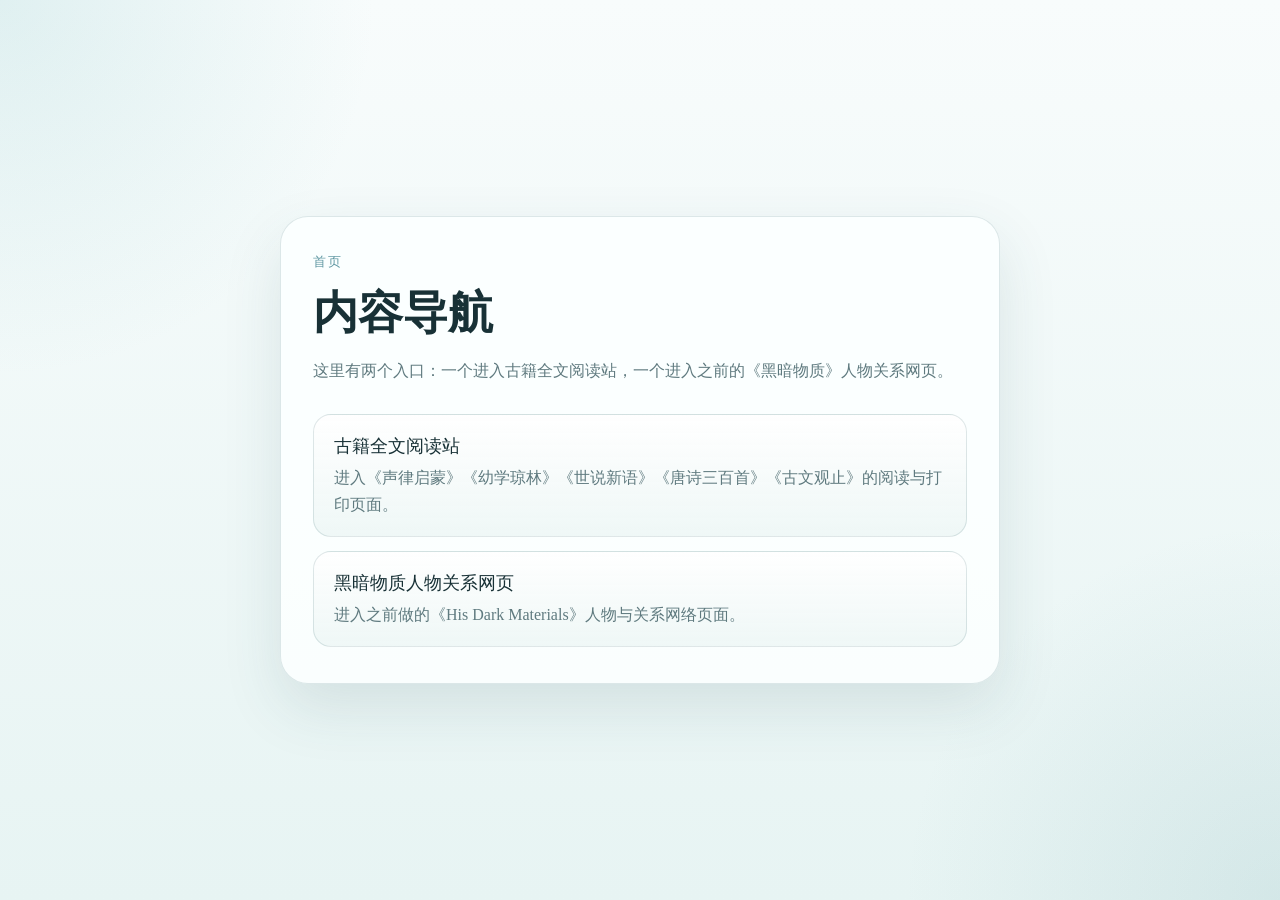
==== index.html @ ec12b819 "Add files via upload" ====
<!doctype html>
<html lang="zh-CN">
  <head>
    <meta charset="utf-8" />
    <meta name="viewport" content="width=device-width, initial-scale=1" />
    <title>网站首页</title>
    <meta name="description" content="基础导航首页，链接到古籍全文阅读站与黑暗物质人物关系网页。" />
    <style>
      :root {
        --paper: #eef8f7;
        --ink: #183136;
        --muted: #5f7a7f;
        --line: rgba(78, 125, 130, 0.18);
        --accent: #5f97a2;
        --accent-strong: #437984;
        --shadow: 0 24px 60px rgba(40, 84, 90, 0.12);
      }

      * {
        box-sizing: border-box;
      }

      body {
        margin: 0;
        min-height: 100vh;
        display: grid;
        place-items: center;
        padding: 24px;
        color: var(--ink);
        font-family: "Iowan Old Style", "Palatino Linotype", "Songti SC", "STSong", serif;
        background:
          radial-gradient(circle at top left, rgba(137, 198, 201, 0.22), transparent 24%),
          radial-gradient(circle at bottom right, rgba(109, 164, 171, 0.16), transparent 24%),
          linear-gradient(180deg, #f8fcfc 0%, #e7f4f3 100%);
      }

      .portal {
        width: min(720px, 100%);
        padding: 36px 32px;
        border: 1px solid var(--line);
        border-radius: 28px;
        background: rgba(252, 255, 255, 0.9);
        box-shadow: var(--shadow);
      }

      .eyebrow {
        margin: 0 0 12px;
        color: var(--accent);
        font-size: 0.84rem;
        letter-spacing: 0.16em;
        text-transform: uppercase;
      }

      h1 {
        margin: 0;
        font-size: clamp(2rem, 4vw, 2.8rem);
      }

      .intro {
        margin: 14px 0 0;
        color: var(--muted);
        line-height: 1.8;
      }

      .links {
        display: grid;
        gap: 14px;
        margin-top: 28px;
      }

      .link-card {
        display: block;
        padding: 18px 20px;
        border: 1px solid var(--line);
        border-radius: 18px;
        background: linear-gradient(180deg, rgba(255, 255, 255, 0.98), rgba(238, 247, 246, 0.94));
        color: inherit;
        text-decoration: none;
        transition:
          transform 180ms ease,
          border-color 180ms ease,
          box-shadow 180ms ease;
      }

      .link-card:hover {
        transform: translateY(-1px);
        border-color: rgba(78, 143, 152, 0.26);
        box-shadow: 0 14px 24px rgba(40, 84, 90, 0.08);
      }

      .link-title {
        display: block;
        font-size: 1.15rem;
      }

      .link-meta {
        display: block;
        margin-top: 6px;
        color: var(--muted);
        line-height: 1.7;
      }
    </style>
  </head>
  <body>
    <main class="portal">
      <p class="eyebrow">首页</p>
      <h1>内容导航</h1>
      <p class="intro">这里有两个入口：一个进入古籍全文阅读站，一个进入之前的《黑暗物质》人物关系网页。</p>

      <div class="links">
        <a class="link-card" href="./Chinese1/classics.html">
          <span class="link-title">古籍全文阅读站</span>
          <span class="link-meta">进入《声律启蒙》《幼学琼林》《世说新语》《唐诗三百首》《古文观止》的阅读与打印页面。</span>
        </a>

        <a class="link-card" href="./dark/hdm.html">
          <span class="link-title">黑暗物质人物关系网页</span>
          <span class="link-meta">进入之前做的《His Dark Materials》人物与关系网络页面。</span>
        </a>
      </div>
    </main>
  </body>
</html>
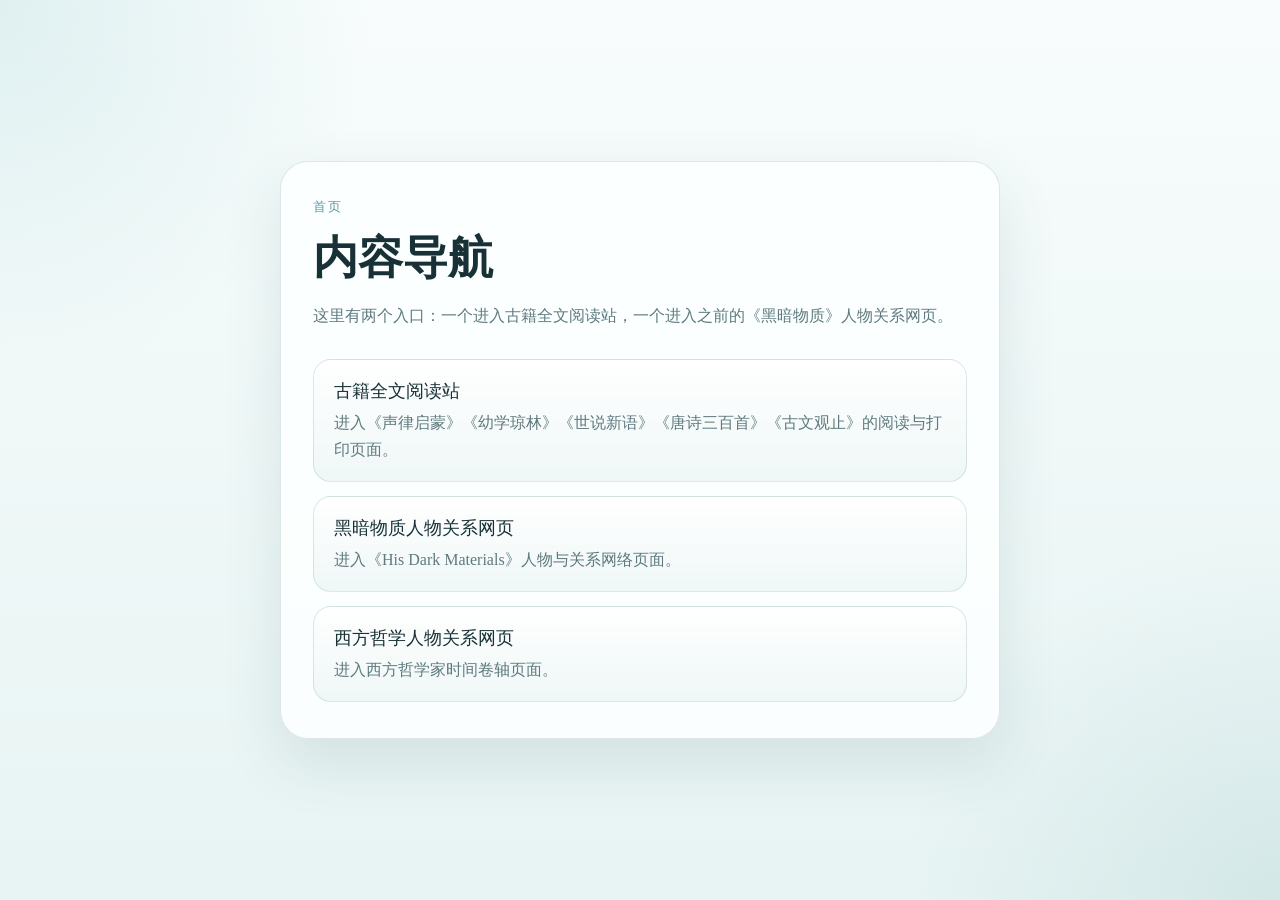
==== commit 265eab5a: "Add files via upload" ====
--- a/index.html
+++ b/index.html
@@ -115,7 +115,12 @@
 
         <a class="link-card" href="./dark/hdm.html">
           <span class="link-title">黑暗物质人物关系网页</span>
-          <span class="link-meta">进入之前做的《His Dark Materials》人物与关系网络页面。</span>
+          <span class="link-meta">进入《His Dark Materials》人物与关系网络页面。</span>
+        </a>
+
+        <a class="link-card" href="./ph/index.html">
+          <span class="link-title">西方哲学人物关系网页</span>
+          <span class="link-meta">进入西方哲学家时间卷轴页面。</span>
         </a>
       </div>
     </main>
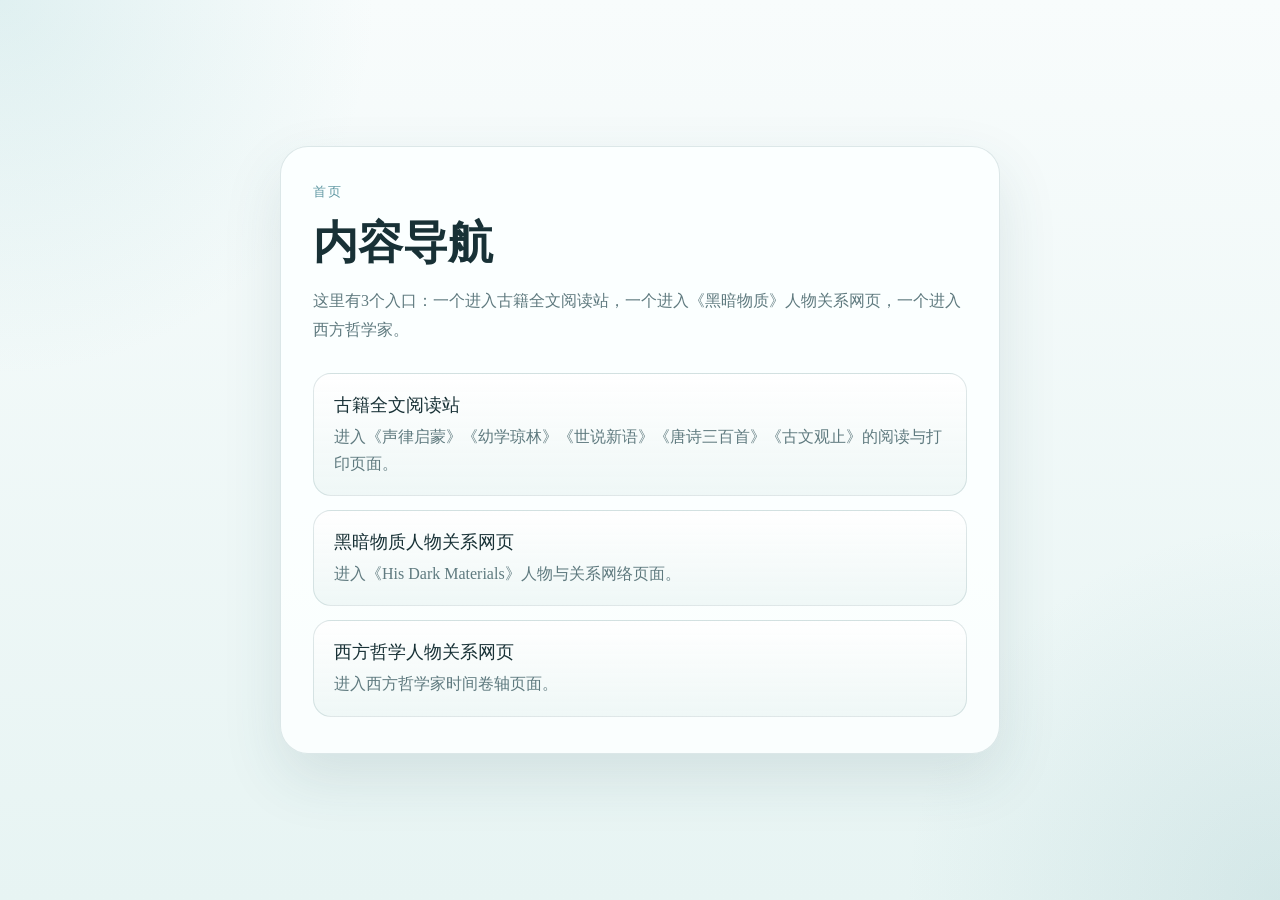
==== commit 5e7976aa: "Add files via upload" ====
--- a/index.html
+++ b/index.html
@@ -4,7 +4,7 @@
     <meta charset="utf-8" />
     <meta name="viewport" content="width=device-width, initial-scale=1" />
     <title>网站首页</title>
-    <meta name="description" content="基础导航首页，链接到古籍全文阅读站与黑暗物质人物关系网页。" />
+    <meta name="description" content="基础导航首页" />
     <style>
       :root {
         --paper: #eef8f7;
@@ -105,7 +105,7 @@
     <main class="portal">
       <p class="eyebrow">首页</p>
       <h1>内容导航</h1>
-      <p class="intro">这里有两个入口：一个进入古籍全文阅读站，一个进入之前的《黑暗物质》人物关系网页。</p>
+      <p class="intro">这里有3个入口：一个进入古籍全文阅读站，一个进入《黑暗物质》人物关系网页，一个进入西方哲学家。</p>
 
       <div class="links">
         <a class="link-card" href="./Chinese1/classics.html">
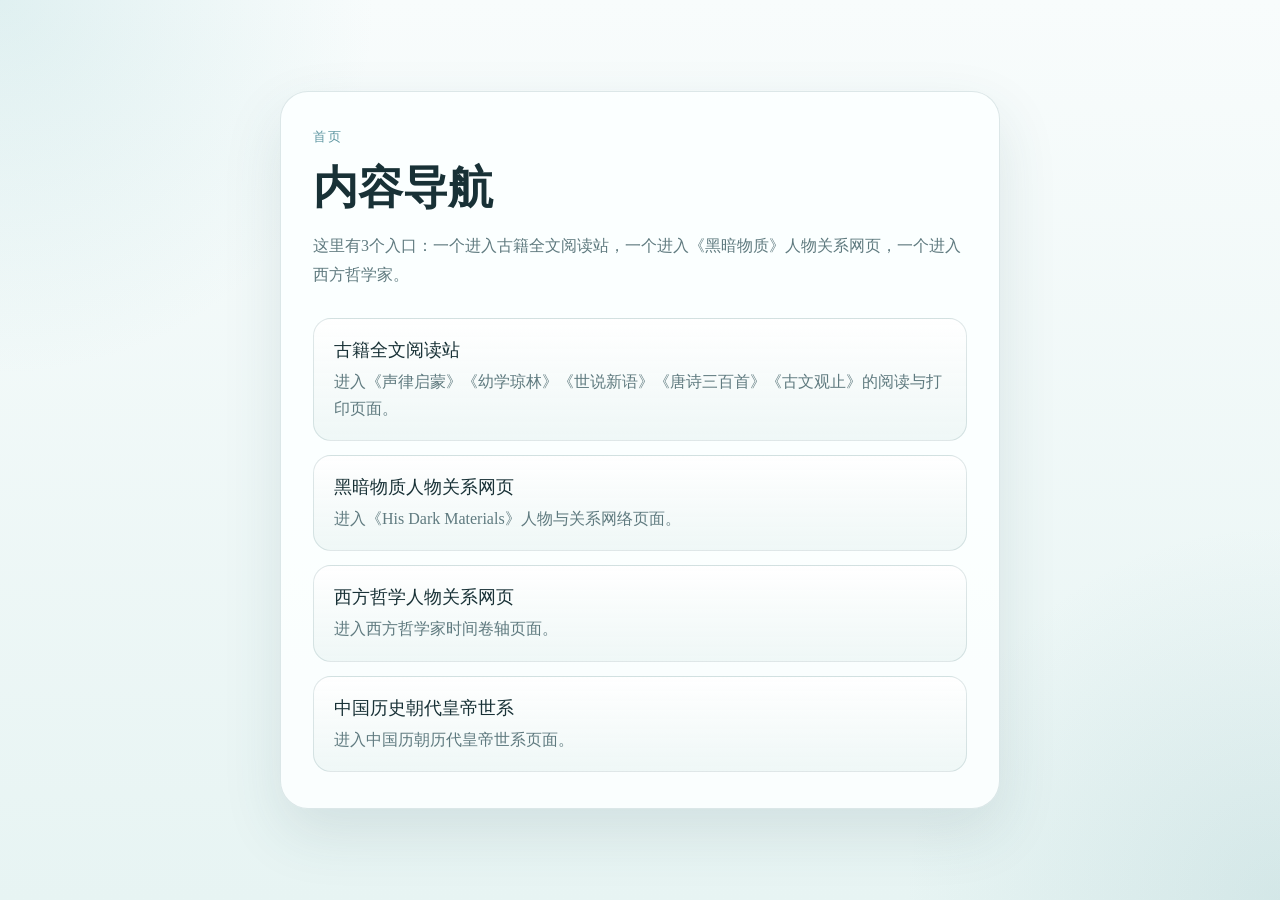
==== commit befa2407: "Add files via upload" ====
--- a/index.html
+++ b/index.html
@@ -122,6 +122,11 @@
           <span class="link-title">西方哲学人物关系网页</span>
           <span class="link-meta">进入西方哲学家时间卷轴页面。</span>
         </a>
+
+      <a class="link-card" href="./history/index.html">
+          <span class="link-title">中国历史朝代皇帝世系</span>
+          <span class="link-meta">进入中国历朝历代皇帝世系页面。</span>
+        </a>
       </div>
     </main>
   </body>
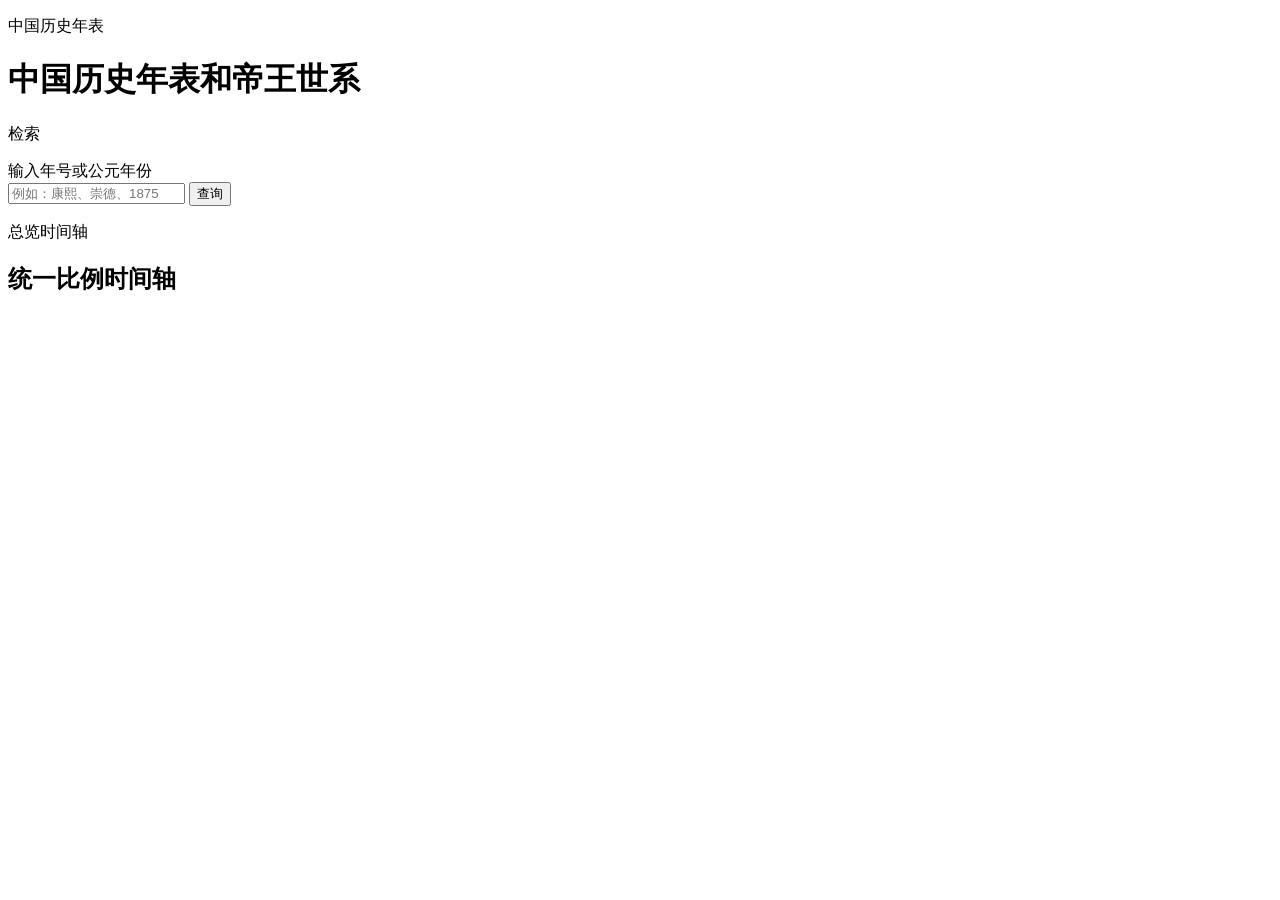
==== commit 47e5a723: "Add files via upload" ====
--- a/index.html
+++ b/index.html
@@ -1,133 +1,88 @@
 <!doctype html>
 <html lang="zh-CN">
   <head>
-    <meta charset="utf-8" />
-    <meta name="viewport" content="width=device-width, initial-scale=1" />
-    <title>网站首页</title>
-    <meta name="description" content="基础导航首页" />
-    <style>
-      :root {
-        --paper: #eef8f7;
-        --ink: #183136;
-        --muted: #5f7a7f;
-        --line: rgba(78, 125, 130, 0.18);
-        --accent: #5f97a2;
-        --accent-strong: #437984;
-        --shadow: 0 24px 60px rgba(40, 84, 90, 0.12);
-      }
-
-      * {
-        box-sizing: border-box;
-      }
-
-      body {
-        margin: 0;
-        min-height: 100vh;
-        display: grid;
-        place-items: center;
-        padding: 24px;
-        color: var(--ink);
-        font-family: "Iowan Old Style", "Palatino Linotype", "Songti SC", "STSong", serif;
-        background:
-          radial-gradient(circle at top left, rgba(137, 198, 201, 0.22), transparent 24%),
-          radial-gradient(circle at bottom right, rgba(109, 164, 171, 0.16), transparent 24%),
-          linear-gradient(180deg, #f8fcfc 0%, #e7f4f3 100%);
-      }
-
-      .portal {
-        width: min(720px, 100%);
-        padding: 36px 32px;
-        border: 1px solid var(--line);
-        border-radius: 28px;
-        background: rgba(252, 255, 255, 0.9);
-        box-shadow: var(--shadow);
-      }
-
-      .eyebrow {
-        margin: 0 0 12px;
-        color: var(--accent);
-        font-size: 0.84rem;
-        letter-spacing: 0.16em;
-        text-transform: uppercase;
-      }
-
-      h1 {
-        margin: 0;
-        font-size: clamp(2rem, 4vw, 2.8rem);
-      }
-
-      .intro {
-        margin: 14px 0 0;
-        color: var(--muted);
-        line-height: 1.8;
-      }
-
-      .links {
-        display: grid;
-        gap: 14px;
-        margin-top: 28px;
-      }
-
-      .link-card {
-        display: block;
-        padding: 18px 20px;
-        border: 1px solid var(--line);
-        border-radius: 18px;
-        background: linear-gradient(180deg, rgba(255, 255, 255, 0.98), rgba(238, 247, 246, 0.94));
-        color: inherit;
-        text-decoration: none;
-        transition:
-          transform 180ms ease,
-          border-color 180ms ease,
-          box-shadow 180ms ease;
-      }
-
-      .link-card:hover {
-        transform: translateY(-1px);
-        border-color: rgba(78, 143, 152, 0.26);
-        box-shadow: 0 14px 24px rgba(40, 84, 90, 0.08);
-      }
-
-      .link-title {
-        display: block;
-        font-size: 1.15rem;
-      }
-
-      .link-meta {
-        display: block;
-        margin-top: 6px;
-        color: var(--muted);
-        line-height: 1.7;
-      }
-    </style>
+    <meta charset="UTF-8" />
+    <meta name="viewport" content="width=device-width, initial-scale=1.0" />
+    <title>中国历史年表和帝王世系</title>
+    <link rel="stylesheet" href="./src/styles.css" />
   </head>
   <body>
-    <main class="portal">
-      <p class="eyebrow">首页</p>
-      <h1>内容导航</h1>
-      <p class="intro">这里有3个入口：一个进入古籍全文阅读站，一个进入《黑暗物质》人物关系网页，一个进入西方哲学家。</p>
+    <div class="page-shell">
+      <header class="hero panel">
+        <div class="hero-copy">
+          <p class="eyebrow">中国历史年表</p>
+          <h1>中国历史年表和帝王世系</h1>
+        </div>
+        <div class="hero-search">
+          <div class="section-heading hero-search-head">
+            <div>
+              <p class="eyebrow">检索</p>
+              <!-- <h2>按年号或公元年份反查</h2> -->
+            </div>
+          </div>
 
-      <div class="links">
-        <a class="link-card" href="./Chinese1/classics.html">
-          <span class="link-title">古籍全文阅读站</span>
-          <span class="link-meta">进入《声律启蒙》《幼学琼林》《世说新语》《唐诗三百首》《古文观止》的阅读与打印页面。</span>
-        </a>
+          <form id="searchForm" class="search-form">
+            <label class="search-label" for="searchInput">输入年号或公元年份</label>
+            <div class="search-row">
+              <input
+                id="searchInput"
+                name="query"
+                type="text"
+                autocomplete="off"
+                placeholder="例如：康熙、崇德、1875"
+              />
+              <button type="submit">查询</button>
+            </div>
+          </form>
 
-        <a class="link-card" href="./dark/hdm.html">
-          <span class="link-title">黑暗物质人物关系网页</span>
-          <span class="link-meta">进入《His Dark Materials》人物与关系网络页面。</span>
-        </a>
+          <div class="hero-search-body">
+            <div id="searchResults" class="search-results" aria-live="polite"></div>
+          </div>
+        </div>
+      </header>
 
-        <a class="link-card" href="./ph/index.html">
-          <span class="link-title">西方哲学人物关系网页</span>
-          <span class="link-meta">进入西方哲学家时间卷轴页面。</span>
-        </a>
+      <main class="app-grid">
+        <section class="panel overview-panel">
+          <div class="section-heading">
+            <div>
+              <p class="eyebrow">总览时间轴</p>
+              <h2>统一比例时间轴</h2>
+            </div>
+          </div>
+          <div id="overviewTimeline" class="timeline-host" aria-live="polite"></div>
+        </section>
 
-      <a class="link-card" href="./history/index.html">
-          <span class="link-title">中国历史朝代皇帝世系</span>
-          <span class="link-meta">进入中国历朝历代皇帝世系页面。</span>
-        </a>
-      </div>
-    </main>
+        <aside class="panel search-panel">
+          <div class="section-heading">
+            <div>
+              <!-- <p class="eyebrow">详情</p> -->
+              <!-- <h2>当前皇帝</h2> -->
+            </div>
+          </div>
+          <div id="selectedRulerPanel" class="selected-ruler-panel" aria-live="polite"></div>
+        </aside>
+
+        <section class="panel detail-panel" id="detailPanel" aria-live="polite"></section>
+      </main>
+    </div>
+
+    <script src="./src/data/overview.js"></script>
+    <script src="./src/data/shang.js"></script>
+    <script src="./src/data/zhou.js"></script>
+    <script src="./src/data/qin-xin.js"></script>
+    <script src="./src/data/three-kingdoms.js"></script>
+    <script src="./src/data/han.js"></script>
+    <script src="./src/data/jin-dynasties.js"></script>
+    <script src="./src/data/southern-northern-dynasties.js"></script>
+    <script src="./src/data/sui-tang.js"></script>
+    <script src="./src/data/five-dynasties.js"></script>
+    <script src="./src/data/liao.js"></script>
+    <script src="./src/data/song.js"></script>
+    <script src="./src/data/jin.js"></script>
+    <script src="./src/data/joseon.js"></script>
+    <script src="./src/data/qing.js"></script>
+    <script src="./src/data/ming.js"></script>
+    <script src="./src/data/yuan.js"></script>
+    <script src="./src/main.js"></script>
   </body>
 </html>
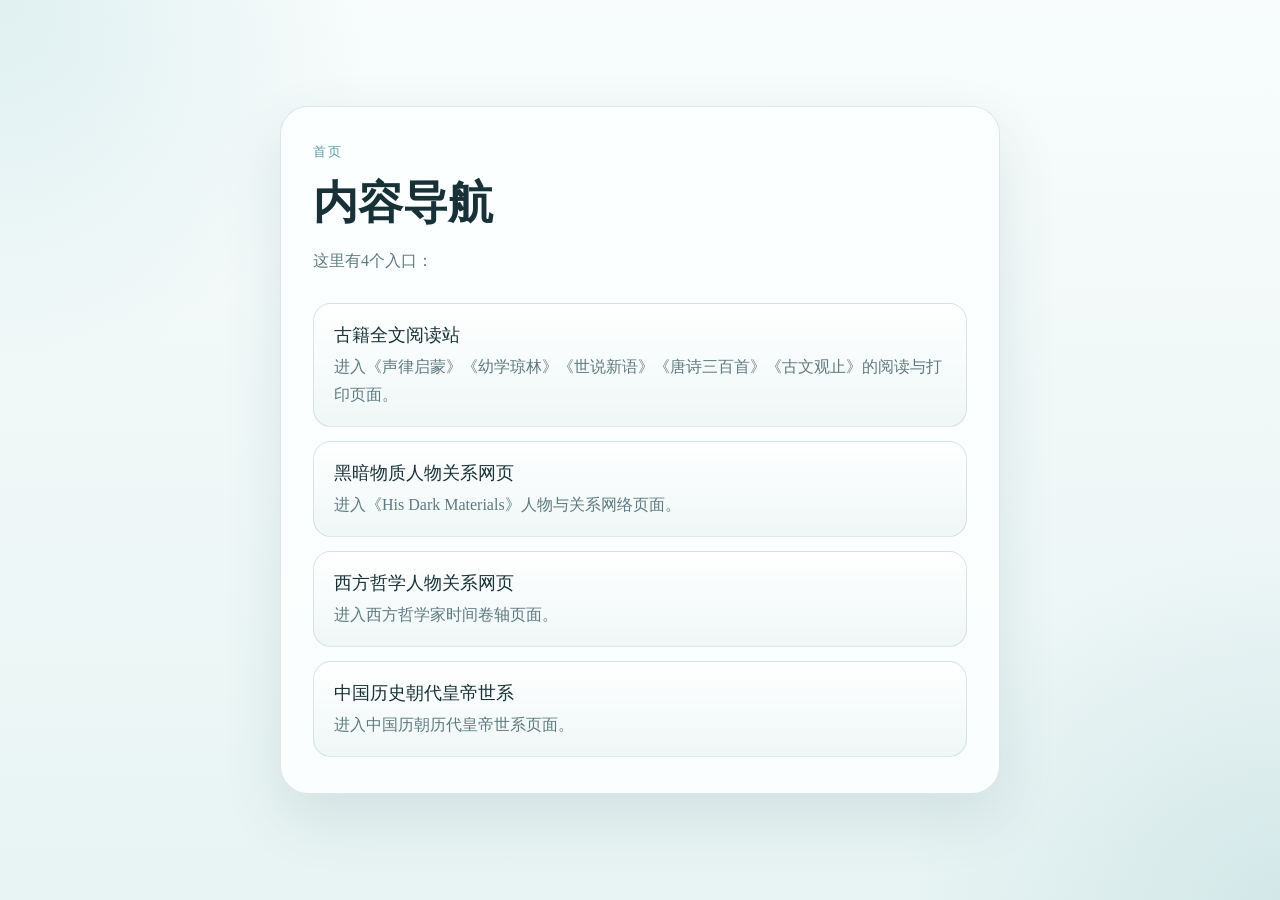
==== commit 27c2926a: "Add files via upload" ====
--- a/index.html
+++ b/index.html
@@ -1,88 +1,133 @@
 <!doctype html>
 <html lang="zh-CN">
   <head>
-    <meta charset="UTF-8" />
-    <meta name="viewport" content="width=device-width, initial-scale=1.0" />
-    <title>中国历史年表和帝王世系</title>
-    <link rel="stylesheet" href="./src/styles.css" />
+    <meta charset="utf-8" />
+    <meta name="viewport" content="width=device-width, initial-scale=1" />
+    <title>网站首页</title>
+    <meta name="description" content="基础导航首页" />
+    <style>
+      :root {
+        --paper: #eef8f7;
+        --ink: #183136;
+        --muted: #5f7a7f;
+        --line: rgba(78, 125, 130, 0.18);
+        --accent: #5f97a2;
+        --accent-strong: #437984;
+        --shadow: 0 24px 60px rgba(40, 84, 90, 0.12);
+      }
+
+      * {
+        box-sizing: border-box;
+      }
+
+      body {
+        margin: 0;
+        min-height: 100vh;
+        display: grid;
+        place-items: center;
+        padding: 24px;
+        color: var(--ink);
+        font-family: "Iowan Old Style", "Palatino Linotype", "Songti SC", "STSong", serif;
+        background:
+          radial-gradient(circle at top left, rgba(137, 198, 201, 0.22), transparent 24%),
+          radial-gradient(circle at bottom right, rgba(109, 164, 171, 0.16), transparent 24%),
+          linear-gradient(180deg, #f8fcfc 0%, #e7f4f3 100%);
+      }
+
+      .portal {
+        width: min(720px, 100%);
+        padding: 36px 32px;
+        border: 1px solid var(--line);
+        border-radius: 28px;
+        background: rgba(252, 255, 255, 0.9);
+        box-shadow: var(--shadow);
+      }
+
+      .eyebrow {
+        margin: 0 0 12px;
+        color: var(--accent);
+        font-size: 0.84rem;
+        letter-spacing: 0.16em;
+        text-transform: uppercase;
+      }
+
+      h1 {
+        margin: 0;
+        font-size: clamp(2rem, 4vw, 2.8rem);
+      }
+
+      .intro {
+        margin: 14px 0 0;
+        color: var(--muted);
+        line-height: 1.8;
+      }
+
+      .links {
+        display: grid;
+        gap: 14px;
+        margin-top: 28px;
+      }
+
+      .link-card {
+        display: block;
+        padding: 18px 20px;
+        border: 1px solid var(--line);
+        border-radius: 18px;
+        background: linear-gradient(180deg, rgba(255, 255, 255, 0.98), rgba(238, 247, 246, 0.94));
+        color: inherit;
+        text-decoration: none;
+        transition:
+          transform 180ms ease,
+          border-color 180ms ease,
+          box-shadow 180ms ease;
+      }
+
+      .link-card:hover {
+        transform: translateY(-1px);
+        border-color: rgba(78, 143, 152, 0.26);
+        box-shadow: 0 14px 24px rgba(40, 84, 90, 0.08);
+      }
+
+      .link-title {
+        display: block;
+        font-size: 1.15rem;
+      }
+
+      .link-meta {
+        display: block;
+        margin-top: 6px;
+        color: var(--muted);
+        line-height: 1.7;
+      }
+    </style>
   </head>
   <body>
-    <div class="page-shell">
-      <header class="hero panel">
-        <div class="hero-copy">
-          <p class="eyebrow">中国历史年表</p>
-          <h1>中国历史年表和帝王世系</h1>
-        </div>
-        <div class="hero-search">
-          <div class="section-heading hero-search-head">
-            <div>
-              <p class="eyebrow">检索</p>
-              <!-- <h2>按年号或公元年份反查</h2> -->
-            </div>
-          </div>
+    <main class="portal">
+      <p class="eyebrow">首页</p>
+      <h1>内容导航</h1>
+      <p class="intro">这里有4个入口：</p>
 
-          <form id="searchForm" class="search-form">
-            <label class="search-label" for="searchInput">输入年号或公元年份</label>
-            <div class="search-row">
-              <input
-                id="searchInput"
-                name="query"
-                type="text"
-                autocomplete="off"
-                placeholder="例如：康熙、崇德、1875"
-              />
-              <button type="submit">查询</button>
-            </div>
-          </form>
+      <div class="links">
+        <a class="link-card" href="./Chinese1/classics.html">
+          <span class="link-title">古籍全文阅读站</span>
+          <span class="link-meta">进入《声律启蒙》《幼学琼林》《世说新语》《唐诗三百首》《古文观止》的阅读与打印页面。</span>
+        </a>
 
-          <div class="hero-search-body">
-            <div id="searchResults" class="search-results" aria-live="polite"></div>
-          </div>
-        </div>
-      </header>
+        <a class="link-card" href="./dark/hdm.html">
+          <span class="link-title">黑暗物质人物关系网页</span>
+          <span class="link-meta">进入《His Dark Materials》人物与关系网络页面。</span>
+        </a>
 
-      <main class="app-grid">
-        <section class="panel overview-panel">
-          <div class="section-heading">
-            <div>
-              <p class="eyebrow">总览时间轴</p>
-              <h2>统一比例时间轴</h2>
-            </div>
-          </div>
-          <div id="overviewTimeline" class="timeline-host" aria-live="polite"></div>
-        </section>
+        <a class="link-card" href="./ph/index.html">
+          <span class="link-title">西方哲学人物关系网页</span>
+          <span class="link-meta">进入西方哲学家时间卷轴页面。</span>
+        </a>
 
-        <aside class="panel search-panel">
-          <div class="section-heading">
-            <div>
-              <!-- <p class="eyebrow">详情</p> -->
-              <!-- <h2>当前皇帝</h2> -->
-            </div>
-          </div>
-          <div id="selectedRulerPanel" class="selected-ruler-panel" aria-live="polite"></div>
-        </aside>
-
-        <section class="panel detail-panel" id="detailPanel" aria-live="polite"></section>
-      </main>
-    </div>
-
-    <script src="./src/data/overview.js"></script>
-    <script src="./src/data/shang.js"></script>
-    <script src="./src/data/zhou.js"></script>
-    <script src="./src/data/qin-xin.js"></script>
-    <script src="./src/data/three-kingdoms.js"></script>
-    <script src="./src/data/han.js"></script>
-    <script src="./src/data/jin-dynasties.js"></script>
-    <script src="./src/data/southern-northern-dynasties.js"></script>
-    <script src="./src/data/sui-tang.js"></script>
-    <script src="./src/data/five-dynasties.js"></script>
-    <script src="./src/data/liao.js"></script>
-    <script src="./src/data/song.js"></script>
-    <script src="./src/data/jin.js"></script>
-    <script src="./src/data/joseon.js"></script>
-    <script src="./src/data/qing.js"></script>
-    <script src="./src/data/ming.js"></script>
-    <script src="./src/data/yuan.js"></script>
-    <script src="./src/main.js"></script>
+      <a class="link-card" href="./history/index.html">
+          <span class="link-title">中国历史朝代皇帝世系</span>
+          <span class="link-meta">进入中国历朝历代皇帝世系页面。</span>
+        </a>
+      </div>
+    </main>
   </body>
 </html>
